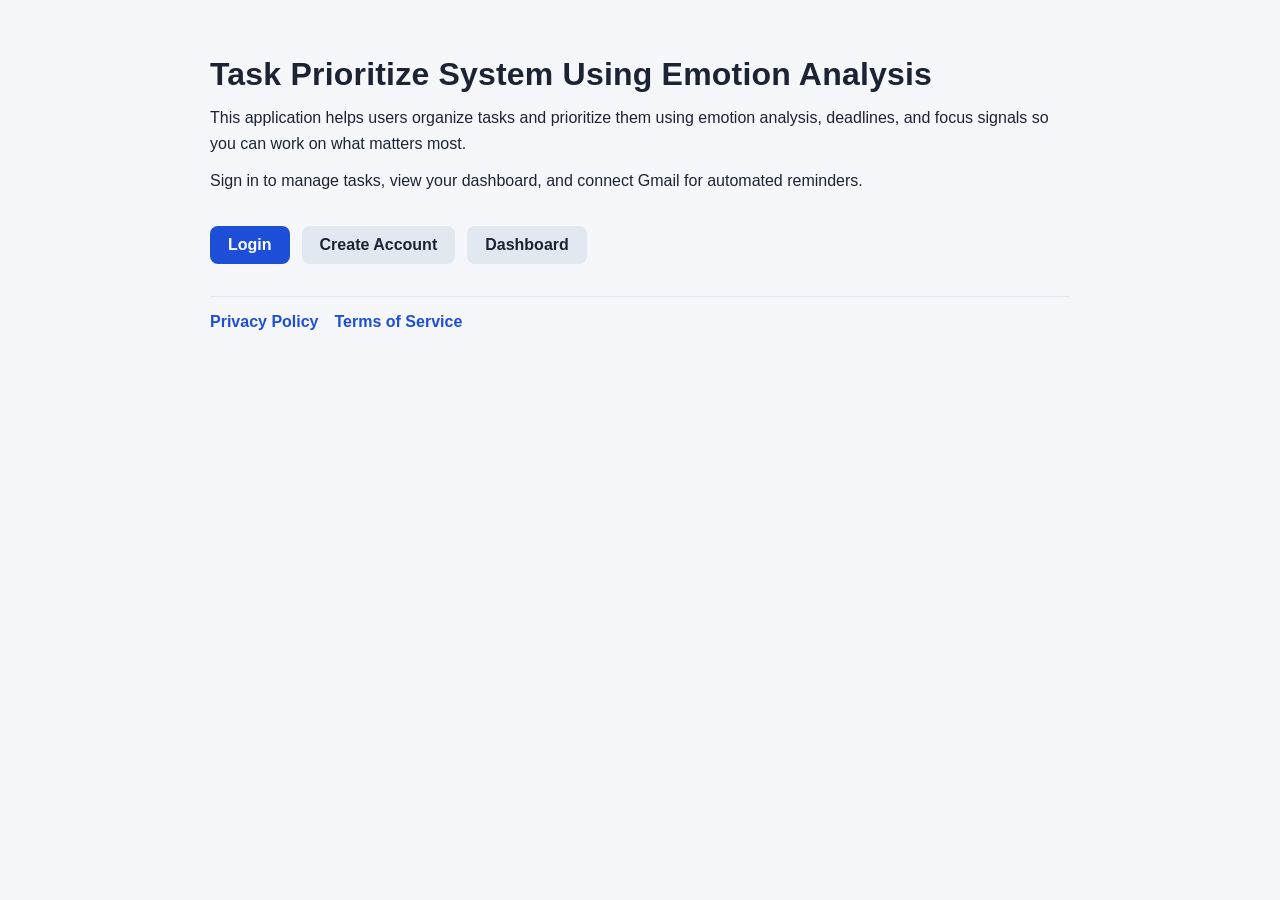
==== Frontend/index.html @ 18209039 "update homepage for oauth" ====
<!DOCTYPE html>
<html lang="en">
  <head>
    <meta charset="UTF-8" />
    <meta name="viewport" content="width=device-width, initial-scale=1.0" />
    <title>Task Prioritize System Using Emotion Analysis</title>
    <style>
      :root {
        color-scheme: light;
      }
      body {
        margin: 0;
        font-family: "Segoe UI", Tahoma, Geneva, Verdana, sans-serif;
        background: #f6f7fb;
        color: #1c2434;
      }
      .page {
        max-width: 860px;
        margin: 0 auto;
        padding: 56px 24px 64px;
      }
      header {
        margin-bottom: 32px;
      }
      h1 {
        margin: 0 0 12px;
        font-size: 32px;
        letter-spacing: 0.2px;
      }
      p {
        margin: 0 0 12px;
        line-height: 1.6;
      }
      .actions {
        margin: 28px 0 24px;
        display: flex;
        gap: 12px;
        flex-wrap: wrap;
      }
      .actions a {
        text-decoration: none;
        background: #1d4ed8;
        color: #fff;
        padding: 10px 18px;
        border-radius: 8px;
        font-weight: 600;
      }
      .actions a.secondary {
        background: #e2e8f0;
        color: #1c2434;
      }
      .meta {
        margin-top: 32px;
        border-top: 1px solid #e2e8f0;
        padding-top: 16px;
        display: flex;
        gap: 16px;
        flex-wrap: wrap;
      }
      .meta a {
        color: #1d4ed8;
        text-decoration: none;
        font-weight: 600;
      }
    </style>
  </head>
  <body>
    <main class="page">
      <header>
        <h1>Task Prioritize System Using Emotion Analysis</h1>
        <p>
          This application helps users organize tasks and prioritize them using
          emotion analysis, deadlines, and focus signals so you can work on what
          matters most.
        </p>
        <p>
          Sign in to manage tasks, view your dashboard, and connect Gmail for
          automated reminders.
        </p>
      </header>

      <section class="actions">
        <a href="login.html">Login</a>
        <a class="secondary" href="signup.html">Create Account</a>
        <a class="secondary" href="dashboard.html">Dashboard</a>
      </section>

      <section class="meta">
        <a href="privacy.html">Privacy Policy</a>
        <a href="terms.html">Terms of Service</a>
      </section>
    </main>
  </body>
</html>
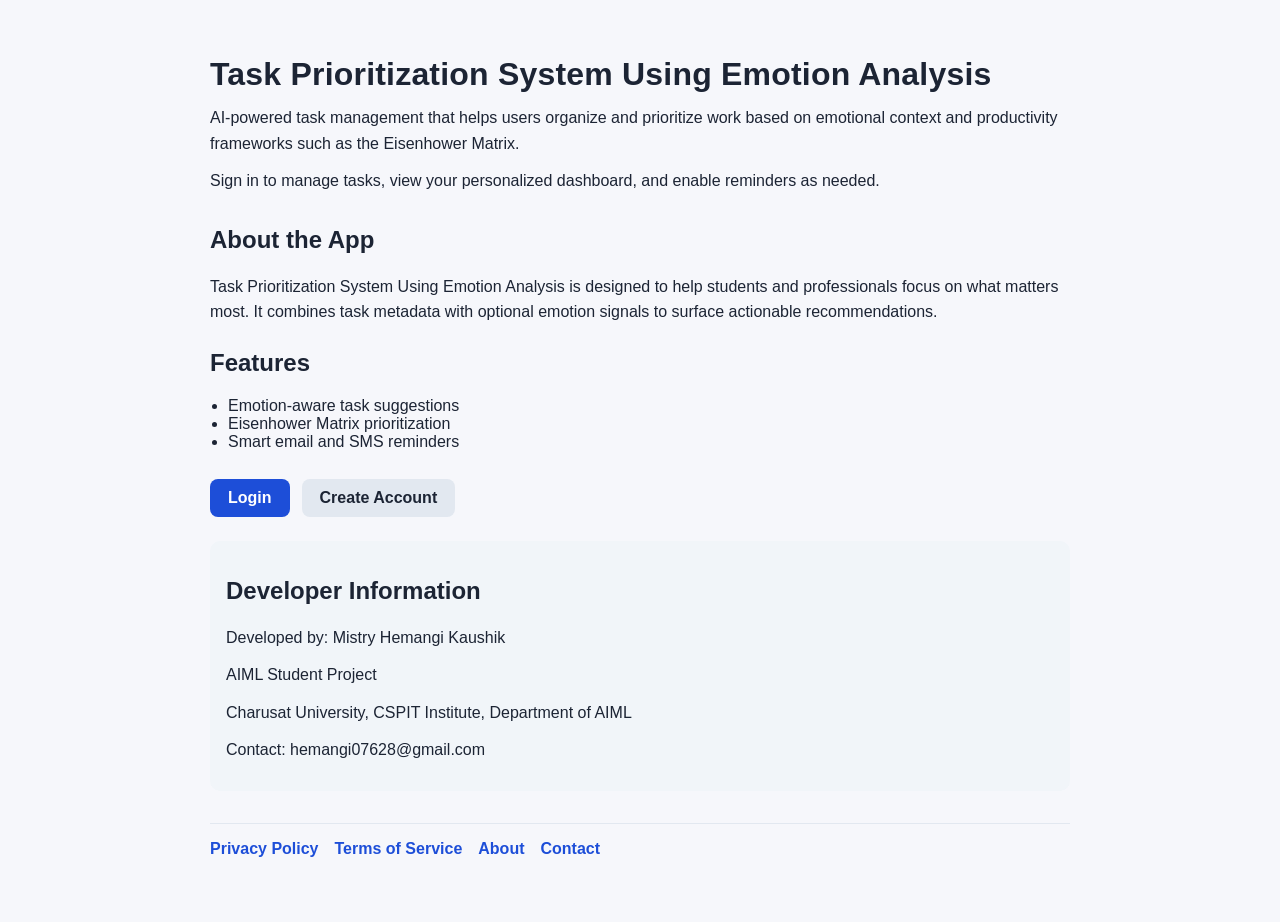
==== commit c0aee634: "Improve frontend pages and onboarding" ====
--- a/Frontend/index.html
+++ b/Frontend/index.html
@@ -3,7 +3,7 @@
   <head>
     <meta charset="UTF-8" />
     <meta name="viewport" content="width=device-width, initial-scale=1.0" />
-    <title>Task Prioritize System Using Emotion Analysis</title>
+    <title>Task Prioritization System Using Emotion Analysis</title>
     <style>
       :root {
         color-scheme: light;
@@ -60,34 +60,75 @@
       .meta a {
         color: #1d4ed8;
         text-decoration: none;
-        font-weight: 600;
+        font-weight: 700;
+      }
+      .section {
+        margin-top: 24px;
+      }
+      ul {
+        padding-left: 18px;
+        margin: 8px 0 0;
+      }
+      .developer {
+        background: #f1f5f9;
+        border-radius: 10px;
+        padding: 16px;
+        margin-top: 20px;
       }
     </style>
   </head>
   <body>
     <main class="page">
       <header>
-        <h1>Task Prioritize System Using Emotion Analysis</h1>
+        <h1>Task Prioritization System Using Emotion Analysis</h1>
         <p>
-          This application helps users organize tasks and prioritize them using
-          emotion analysis, deadlines, and focus signals so you can work on what
-          matters most.
+          AI-powered task management that helps users organize and prioritize work
+          based on emotional context and productivity frameworks such as the
+          Eisenhower Matrix.
         </p>
         <p>
-          Sign in to manage tasks, view your dashboard, and connect Gmail for
-          automated reminders.
+          Sign in to manage tasks, view your personalized dashboard, and enable
+          reminders as needed.
         </p>
       </header>
+
+      <section class="section">
+        <h2>About the App</h2>
+        <p>
+          Task Prioritization System Using Emotion Analysis is designed to help
+          students and professionals focus on what matters most. It combines
+          task metadata with optional emotion signals to surface actionable
+          recommendations.
+        </p>
+      </section>
+
+      <section class="section">
+        <h2>Features</h2>
+        <ul>
+          <li>Emotion-aware task suggestions</li>
+          <li>Eisenhower Matrix prioritization</li>
+          <li>Smart email and SMS reminders</li>
+        </ul>
+      </section>
 
       <section class="actions">
         <a href="login.html">Login</a>
         <a class="secondary" href="signup.html">Create Account</a>
-        <a class="secondary" href="dashboard.html">Dashboard</a>
+      </section>
+
+      <section class="developer">
+        <h2>Developer Information</h2>
+        <p>Developed by: Mistry Hemangi Kaushik</p>
+        <p>AIML Student Project</p>
+        <p>Charusat University, CSPIT Institute, Department of AIML</p>
+        <p>Contact: hemangi07628@gmail.com</p>
       </section>
 
       <section class="meta">
         <a href="privacy.html">Privacy Policy</a>
         <a href="terms.html">Terms of Service</a>
+        <a href="about.html">About</a>
+        <a href="contact.html">Contact</a>
       </section>
     </main>
   </body>
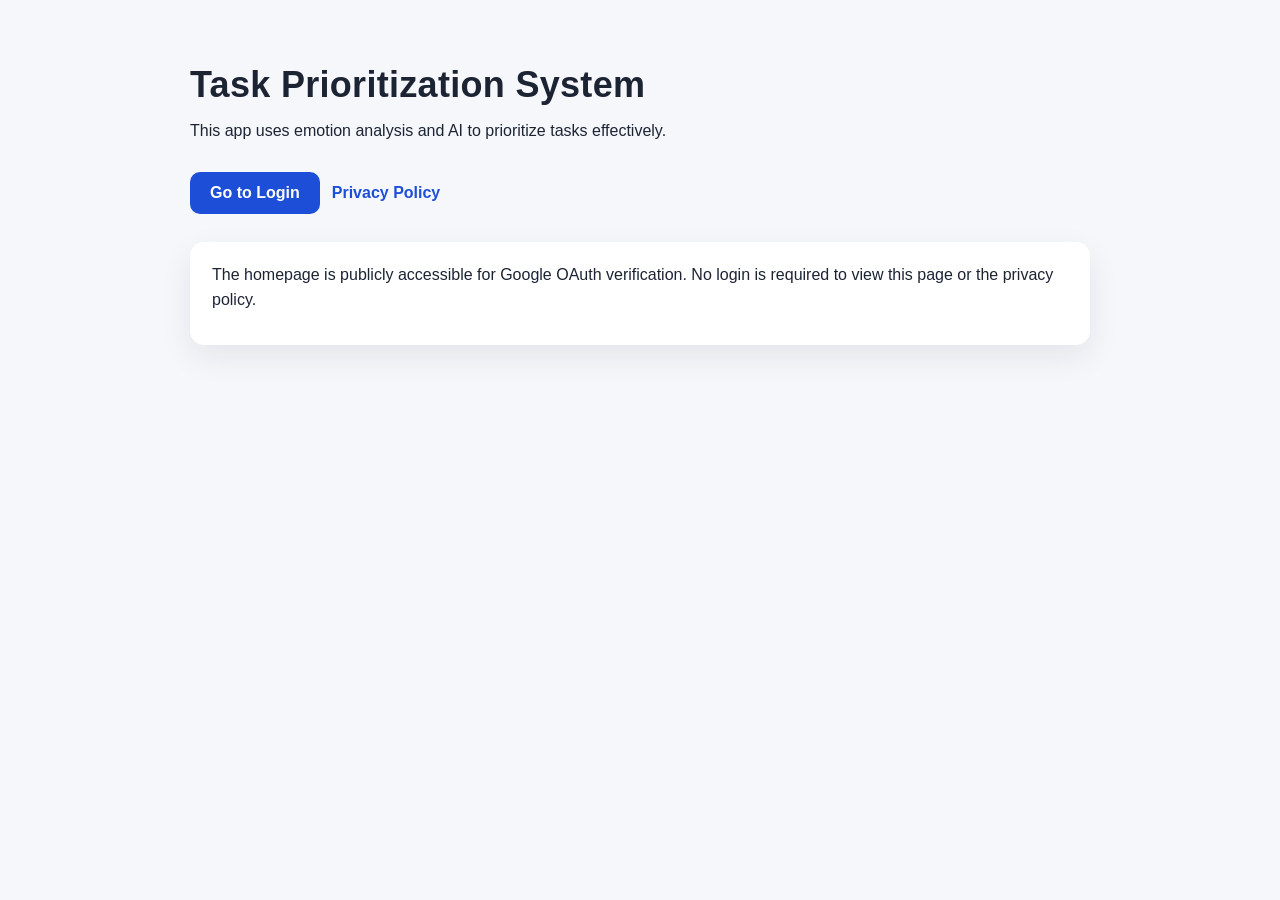
==== commit 556c7620: "Google Verification" ====
--- a/Frontend/index.html
+++ b/Frontend/index.html
@@ -3,7 +3,7 @@
   <head>
     <meta charset="UTF-8" />
     <meta name="viewport" content="width=device-width, initial-scale=1.0" />
-    <title>Task Prioritization System Using Emotion Analysis</title>
+    <title>Task Prioritization System</title>
     <style>
       :root {
         color-scheme: light;
@@ -15,120 +15,65 @@
         color: #1c2434;
       }
       .page {
-        max-width: 860px;
+        max-width: 900px;
         margin: 0 auto;
-        padding: 56px 24px 64px;
-      }
-      header {
-        margin-bottom: 32px;
+        padding: 64px 24px 72px;
       }
       h1 {
         margin: 0 0 12px;
-        font-size: 32px;
-        letter-spacing: 0.2px;
+        font-size: 36px;
+        letter-spacing: 0.3px;
       }
       p {
         margin: 0 0 12px;
         line-height: 1.6;
+        font-size: 16px;
       }
       .actions {
-        margin: 28px 0 24px;
+        margin-top: 28px;
         display: flex;
         gap: 12px;
         flex-wrap: wrap;
+        align-items: center;
       }
-      .actions a {
+      .btn {
+        display: inline-block;
         text-decoration: none;
         background: #1d4ed8;
         color: #fff;
-        padding: 10px 18px;
-        border-radius: 8px;
+        padding: 12px 20px;
+        border-radius: 10px;
         font-weight: 600;
       }
-      .actions a.secondary {
-        background: #e2e8f0;
-        color: #1c2434;
+      .privacy-link {
+        color: #1d4ed8;
+        font-weight: 600;
+        text-decoration: none;
       }
-      .meta {
-        margin-top: 32px;
-        border-top: 1px solid #e2e8f0;
-        padding-top: 16px;
-        display: flex;
-        gap: 16px;
-        flex-wrap: wrap;
-      }
-      .meta a {
-        color: #1d4ed8;
-        text-decoration: none;
-        font-weight: 700;
-      }
-      .section {
-        margin-top: 24px;
-      }
-      ul {
-        padding-left: 18px;
-        margin: 8px 0 0;
-      }
-      .developer {
-        background: #f1f5f9;
-        border-radius: 10px;
-        padding: 16px;
-        margin-top: 20px;
+      .card {
+        margin-top: 28px;
+        background: #ffffff;
+        border-radius: 14px;
+        padding: 20px 22px;
+        box-shadow: 0 12px 32px rgba(15, 23, 42, 0.08);
       }
     </style>
   </head>
   <body>
     <main class="page">
-      <header>
-        <h1>Task Prioritization System Using Emotion Analysis</h1>
+      <h1>Task Prioritization System</h1>
+      <p>This app uses emotion analysis and AI to prioritize tasks effectively.</p>
+
+      <div class="actions">
+        <a class="btn" href="/login.html">Go to Login</a>
+        <a class="privacy-link" href="/privacy.html">Privacy Policy</a>
+      </div>
+
+      <section class="card">
         <p>
-          AI-powered task management that helps users organize and prioritize work
-          based on emotional context and productivity frameworks such as the
-          Eisenhower Matrix.
+          The homepage is publicly accessible for Google OAuth verification. No login is required
+          to view this page or the privacy policy.
         </p>
-        <p>
-          Sign in to manage tasks, view your personalized dashboard, and enable
-          reminders as needed.
-        </p>
-      </header>
-
-      <section class="section">
-        <h2>About the App</h2>
-        <p>
-          Task Prioritization System Using Emotion Analysis is designed to help
-          students and professionals focus on what matters most. It combines
-          task metadata with optional emotion signals to surface actionable
-          recommendations.
-        </p>
-      </section>
-
-      <section class="section">
-        <h2>Features</h2>
-        <ul>
-          <li>Emotion-aware task suggestions</li>
-          <li>Eisenhower Matrix prioritization</li>
-          <li>Smart email and SMS reminders</li>
-        </ul>
-      </section>
-
-      <section class="actions">
-        <a href="login.html">Login</a>
-        <a class="secondary" href="signup.html">Create Account</a>
-      </section>
-
-      <section class="developer">
-        <h2>Developer Information</h2>
-        <p>Developed by: Mistry Hemangi Kaushik</p>
-        <p>AIML Student Project</p>
-        <p>Charusat University, CSPIT Institute, Department of AIML</p>
-        <p>Contact: hemangi07628@gmail.com</p>
-      </section>
-
-      <section class="meta">
-        <a href="privacy.html">Privacy Policy</a>
-        <a href="terms.html">Terms of Service</a>
-        <a href="about.html">About</a>
-        <a href="contact.html">Contact</a>
       </section>
     </main>
   </body>
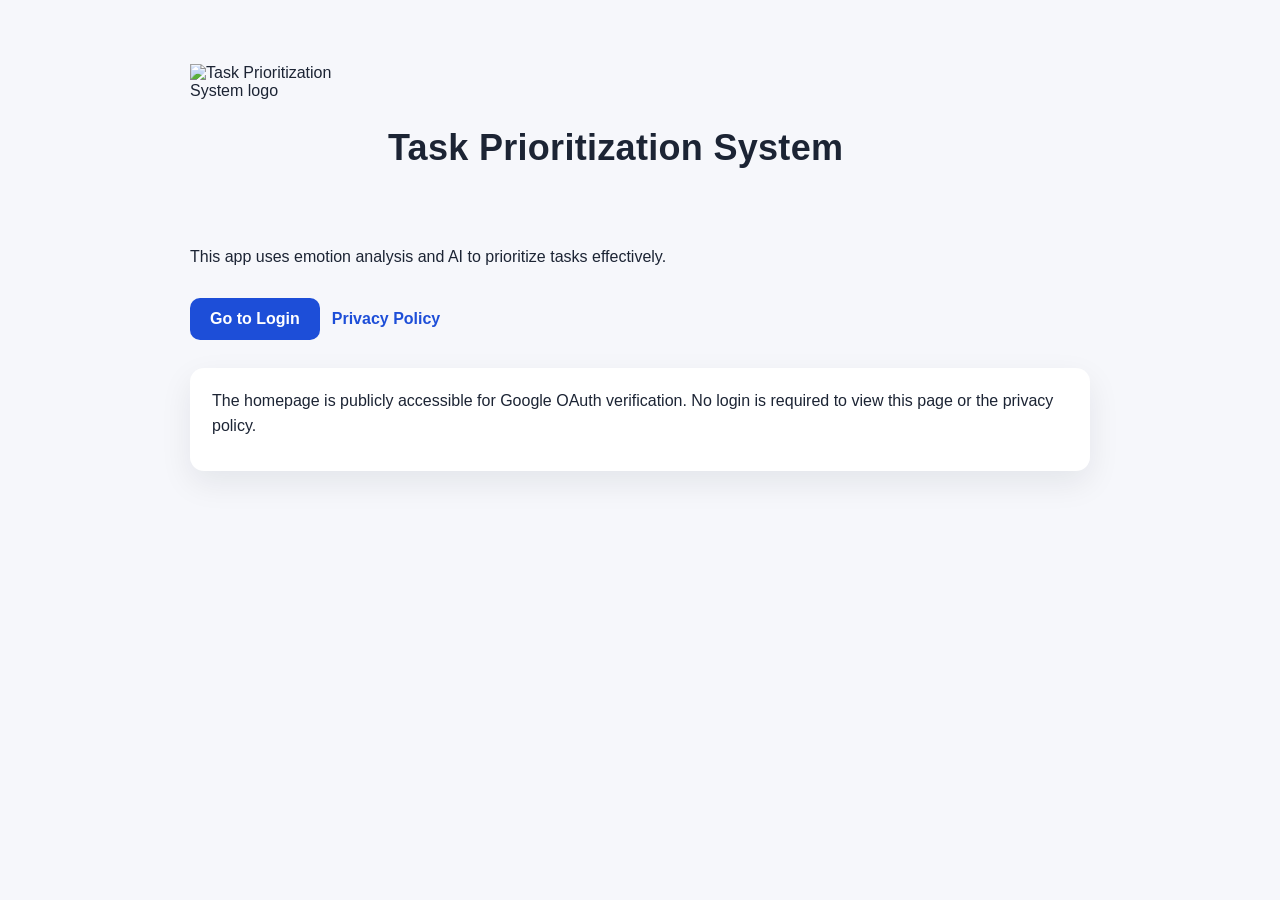
==== commit 571be5d5: "Add logo" ====
--- a/Frontend/index.html
+++ b/Frontend/index.html
@@ -36,6 +36,17 @@
         flex-wrap: wrap;
         align-items: center;
       }
+      .hero {
+        display: flex;
+        align-items: center;
+        gap: 18px;
+        flex-wrap: wrap;
+      }
+      .hero-logo {
+        width: 180px;
+        height: 180px;
+        object-fit: contain;
+      }
       .btn {
         display: inline-block;
         text-decoration: none;
@@ -61,7 +72,10 @@
   </head>
   <body>
     <main class="page">
-      <h1>Task Prioritization System</h1>
+      <div class="hero">
+        <img class="hero-logo" src="/logo.png" alt="Task Prioritization System logo" />
+        <h1>Task Prioritization System</h1>
+      </div>
       <p>This app uses emotion analysis and AI to prioritize tasks effectively.</p>
 
       <div class="actions">
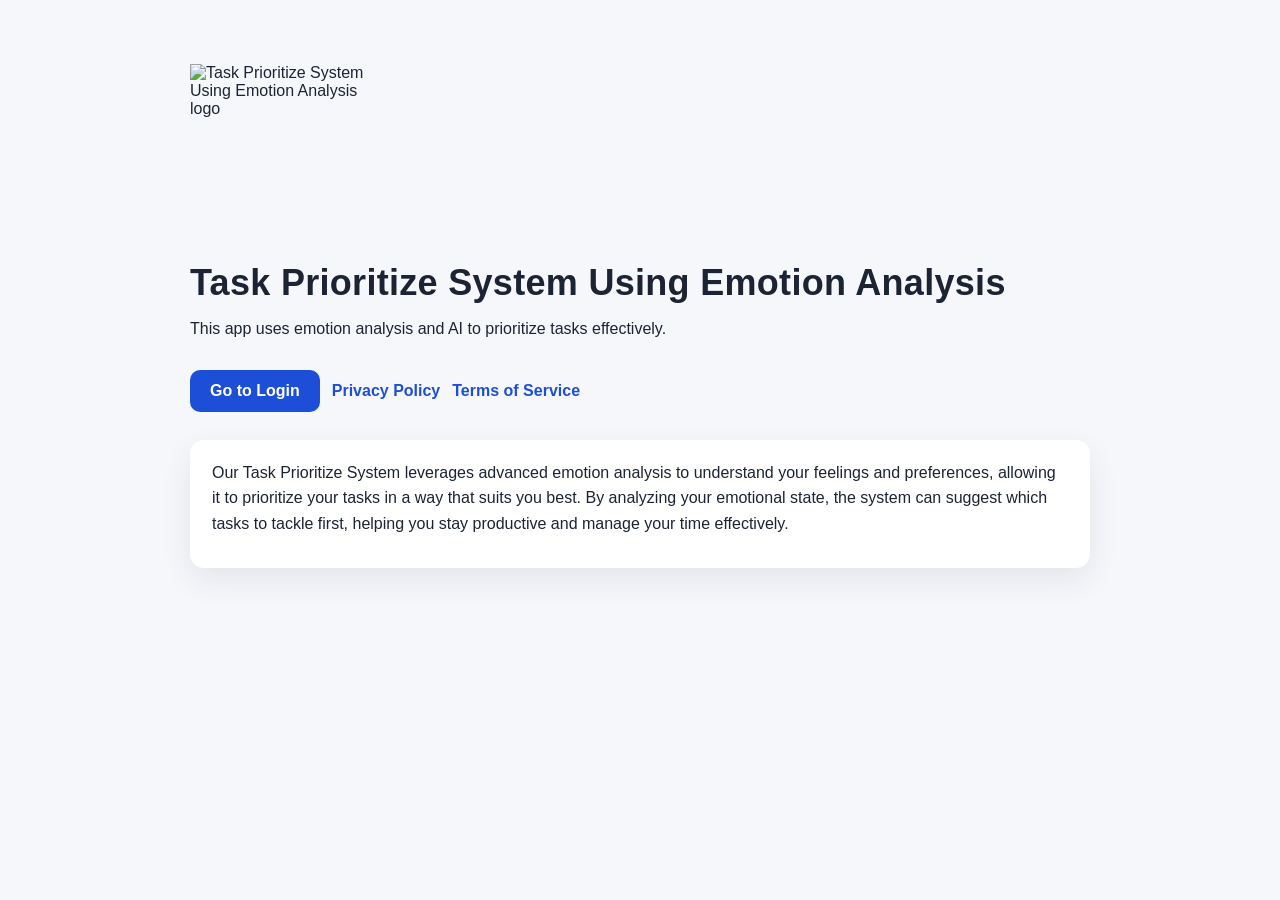
==== commit 15d0a53c: "finisheing of project" ====
--- a/Frontend/index.html
+++ b/Frontend/index.html
@@ -3,7 +3,7 @@
   <head>
     <meta charset="UTF-8" />
     <meta name="viewport" content="width=device-width, initial-scale=1.0" />
-    <title>Task Prioritization System</title>
+    <title>Task Prioritize System Using Emotion Analysis</title>
     <style>
       :root {
         color-scheme: light;
@@ -73,20 +73,20 @@
   <body>
     <main class="page">
       <div class="hero">
-        <img class="hero-logo" src="/logo.png" alt="Task Prioritization System logo" />
-        <h1>Task Prioritization System</h1>
+        <img class="hero-logo" src="/logo.png" alt="Task Prioritize System Using Emotion Analysis logo" />
+        <h1>Task Prioritize System Using Emotion Analysis</h1>
       </div>
       <p>This app uses emotion analysis and AI to prioritize tasks effectively.</p>
 
       <div class="actions">
         <a class="btn" href="/login.html">Go to Login</a>
         <a class="privacy-link" href="/privacy.html">Privacy Policy</a>
+        <a class="privacy-link" href="/terms.html">Terms of Service</a>
       </div>
 
       <section class="card">
         <p>
-          The homepage is publicly accessible for Google OAuth verification. No login is required
-          to view this page or the privacy policy.
+          Our Task Prioritize System leverages advanced emotion analysis to understand your feelings and preferences, allowing it to prioritize your tasks in a way that suits you best. By analyzing your emotional state, the system can suggest which tasks to tackle first, helping you stay productive and manage your time effectively.
         </p>
       </section>
     </main>
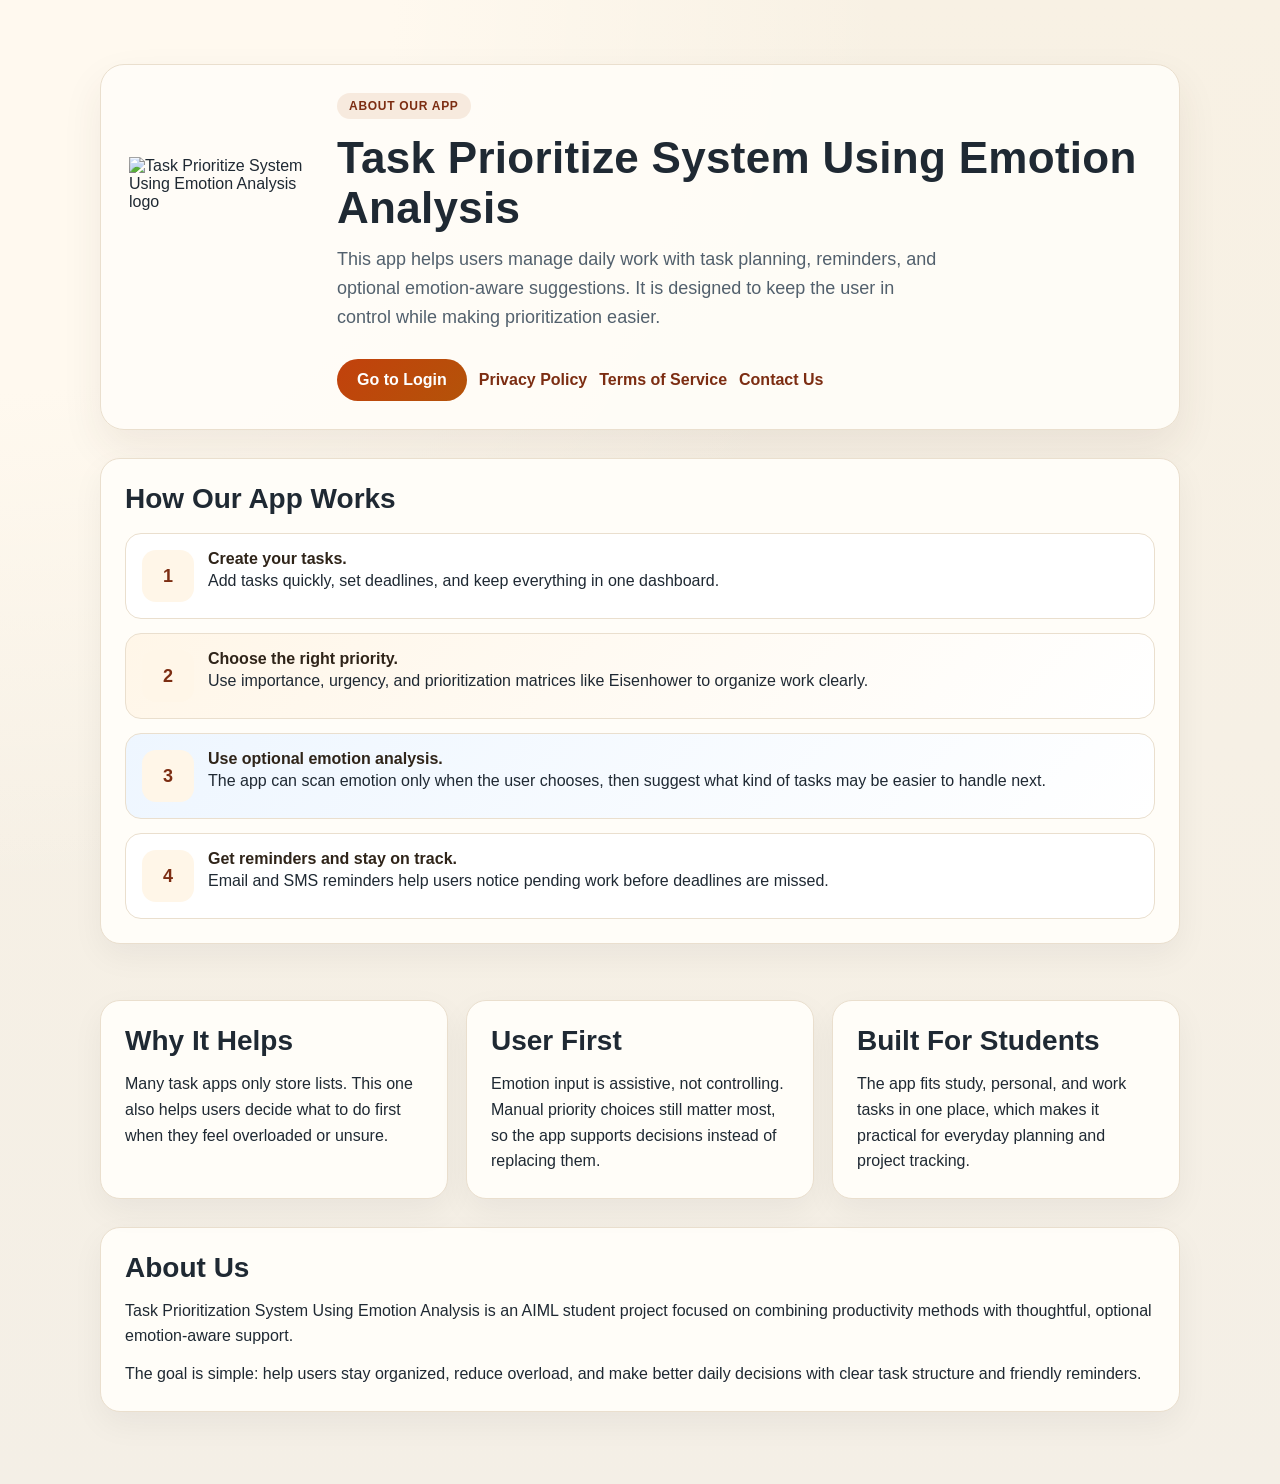
==== commit 693843a6: "Improve landing page UI and dashboard navigation" ====
--- a/Frontend/index.html
+++ b/Frontend/index.html
@@ -7,27 +7,78 @@
     <style>
       :root {
         color-scheme: light;
+        --bg: #f4efe6;
+        --paper: #fffdf8;
+        --ink: #1f2933;
+        --muted: #52606d;
+        --accent: #b45309;
+        --accent-dark: #7c2d12;
+        --line: #eadfce;
+        --soft: #fff6e8;
+        --soft-blue: #eef6ff;
       }
       body {
         margin: 0;
-        font-family: "Segoe UI", Tahoma, Geneva, Verdana, sans-serif;
-        background: #f6f7fb;
-        color: #1c2434;
+        font-family: "Trebuchet MS", "Segoe UI", Tahoma, Geneva, Verdana, sans-serif;
+        background:
+          radial-gradient(circle at top left, #fff9ef 0, #fff9ef 20%, transparent 45%),
+          linear-gradient(180deg, #f8f1e4 0%, #f4efe6 100%);
+        color: var(--ink);
       }
       .page {
-        max-width: 900px;
+        max-width: 1080px;
         margin: 0 auto;
         padding: 64px 24px 72px;
       }
       h1 {
         margin: 0 0 12px;
-        font-size: 36px;
+        font-size: 44px;
         letter-spacing: 0.3px;
+      }
+      h2 {
+        margin: 0 0 14px;
+        font-size: 28px;
       }
       p {
         margin: 0 0 12px;
         line-height: 1.6;
         font-size: 16px;
+      }
+      strong {
+        color: #2f2419;
+      }
+      .eyebrow {
+        display: inline-block;
+        margin-bottom: 14px;
+        padding: 6px 12px;
+        border-radius: 999px;
+        background: rgba(180, 83, 9, 0.1);
+        color: var(--accent-dark);
+        font-weight: 700;
+        letter-spacing: 0.06em;
+        text-transform: uppercase;
+        font-size: 12px;
+      }
+      .hero {
+        display: grid;
+        grid-template-columns: 180px 1fr;
+        gap: 28px;
+        align-items: center;
+        padding: 28px;
+        background: rgba(255, 253, 248, 0.92);
+        border: 1px solid var(--line);
+        border-radius: 24px;
+        box-shadow: 0 18px 40px rgba(76, 55, 33, 0.08);
+      }
+      .hero-logo {
+        width: 180px;
+        height: 180px;
+        object-fit: contain;
+      }
+      .lead {
+        max-width: 60ch;
+        color: var(--muted);
+        font-size: 18px;
       }
       .actions {
         margin-top: 28px;
@@ -36,57 +87,176 @@
         flex-wrap: wrap;
         align-items: center;
       }
-      .hero {
-        display: flex;
-        align-items: center;
-        gap: 18px;
-        flex-wrap: wrap;
-      }
-      .hero-logo {
-        width: 180px;
-        height: 180px;
-        object-fit: contain;
-      }
       .btn {
         display: inline-block;
         text-decoration: none;
-        background: #1d4ed8;
+        background: linear-gradient(135deg, #c2410c, #b45309);
         color: #fff;
         padding: 12px 20px;
-        border-radius: 10px;
+        border-radius: 999px;
         font-weight: 600;
       }
       .privacy-link {
-        color: #1d4ed8;
+        color: var(--accent-dark);
         font-weight: 600;
         text-decoration: none;
       }
       .card {
         margin-top: 28px;
-        background: #ffffff;
+        background: var(--paper);
+        border: 1px solid var(--line);
+        border-radius: 20px;
+        padding: 24px;
+        box-shadow: 0 12px 32px rgba(15, 23, 42, 0.05);
+      }
+      .step-list {
+        display: grid;
+        gap: 14px;
+        margin-top: 18px;
+      }
+      .step {
+        display: grid;
+        grid-template-columns: 52px 1fr;
+        gap: 14px;
+        align-items: start;
+        padding: 16px;
+        border-radius: 16px;
+        border: 1px solid var(--line);
+        background: #fff;
+      }
+      .step-number {
+        display: grid;
+        place-items: center;
+        width: 52px;
+        height: 52px;
         border-radius: 14px;
-        padding: 20px 22px;
-        box-shadow: 0 12px 32px rgba(15, 23, 42, 0.08);
+        background: var(--soft);
+        color: var(--accent-dark);
+        font-weight: 800;
+        font-size: 18px;
+      }
+      .highlight {
+        background: linear-gradient(135deg, var(--soft), #fff);
+      }
+      .blue {
+        background: linear-gradient(135deg, var(--soft-blue), #fff);
+      }
+      .grid {
+        display: grid;
+        grid-template-columns: repeat(3, minmax(0, 1fr));
+        gap: 18px;
+        margin-top: 28px;
+      }
+      .card p:last-child {
+        margin-bottom: 0;
+      }
+      @media (max-width: 820px) {
+        .hero {
+          grid-template-columns: 1fr;
+          text-align: center;
+        }
+        .hero-logo {
+          margin: 0 auto;
+        }
+        .grid {
+          grid-template-columns: 1fr;
+        }
+      }
+      @media (max-width: 560px) {
+        .page {
+          padding: 28px 16px 48px;
+        }
+        h1 {
+          font-size: 34px;
+        }
+        h2 {
+          font-size: 24px;
+        }
       }
     </style>
   </head>
   <body>
     <main class="page">
-      <div class="hero">
+      <section class="hero">
         <img class="hero-logo" src="/logo.png" alt="Task Prioritize System Using Emotion Analysis logo" />
-        <h1>Task Prioritize System Using Emotion Analysis</h1>
-      </div>
-      <p>This app uses emotion analysis and AI to prioritize tasks effectively.</p>
-
-      <div class="actions">
-        <a class="btn" href="/login.html">Go to Login</a>
-        <a class="privacy-link" href="/privacy.html">Privacy Policy</a>
-        <a class="privacy-link" href="/terms.html">Terms of Service</a>
-      </div>
+        <div>
+          <span class="eyebrow">About Our App</span>
+          <h1>Task Prioritize System Using Emotion Analysis</h1>
+          <p class="lead">
+            This app helps users manage daily work with task planning, reminders, and optional emotion-aware suggestions.
+            It is designed to keep the user in control while making prioritization easier.
+          </p>
+          <div class="actions">
+            <a class="btn" href="/login.html">Go to Login</a>
+            <a class="privacy-link" href="/privacy.html">Privacy Policy</a>
+            <a class="privacy-link" href="/terms.html">Terms of Service</a>
+            <a class="privacy-link" href="/contact.html">Contact Us</a>
+          </div>
+        </div>
+      </section>
 
       <section class="card">
+        <h2>How Our App Works</h2>
+        <div class="step-list">
+          <div class="step">
+            <div class="step-number">1</div>
+            <div>
+              <strong>Create your tasks.</strong>
+              <p>Add tasks quickly, set deadlines, and keep everything in one dashboard.</p>
+            </div>
+          </div>
+          <div class="step highlight">
+            <div class="step-number">2</div>
+            <div>
+              <strong>Choose the right priority.</strong>
+              <p>Use importance, urgency, and prioritization matrices like Eisenhower to organize work clearly.</p>
+            </div>
+          </div>
+          <div class="step blue">
+            <div class="step-number">3</div>
+            <div>
+              <strong>Use optional emotion analysis.</strong>
+              <p>The app can scan emotion only when the user chooses, then suggest what kind of tasks may be easier to handle next.</p>
+            </div>
+          </div>
+          <div class="step">
+            <div class="step-number">4</div>
+            <div>
+              <strong>Get reminders and stay on track.</strong>
+              <p>Email and SMS reminders help users notice pending work before deadlines are missed.</p>
+            </div>
+          </div>
+        </div>
+      </section>
+
+      <section class="grid">
+        <article class="card">
+          <h2>Why It Helps</h2>
+          <p>
+            Many task apps only store lists. This one also helps users decide what to do first when they feel overloaded or unsure.
+          </p>
+        </article>
+        <article class="card">
+          <h2>User First</h2>
+          <p>
+            Emotion input is assistive, not controlling. Manual priority choices still matter most, so the app supports decisions instead of replacing them.
+          </p>
+        </article>
+        <article class="card">
+          <h2>Built For Students</h2>
+          <p>
+            The app fits study, personal, and work tasks in one place, which makes it practical for everyday planning and project tracking.
+          </p>
+        </article>
+      </section>
+
+      <section class="card">
+        <h2>About Us</h2>
         <p>
-          Our Task Prioritize System leverages advanced emotion analysis to understand your feelings and preferences, allowing it to prioritize your tasks in a way that suits you best. By analyzing your emotional state, the system can suggest which tasks to tackle first, helping you stay productive and manage your time effectively.
+          Task Prioritization System Using Emotion Analysis is an AIML student project focused on combining productivity methods with thoughtful, optional emotion-aware support.
+        </p>
+        <p>
+          The goal is simple: help users stay organized, reduce overload, and make better daily decisions with clear task structure and friendly reminders.
         </p>
       </section>
     </main>
